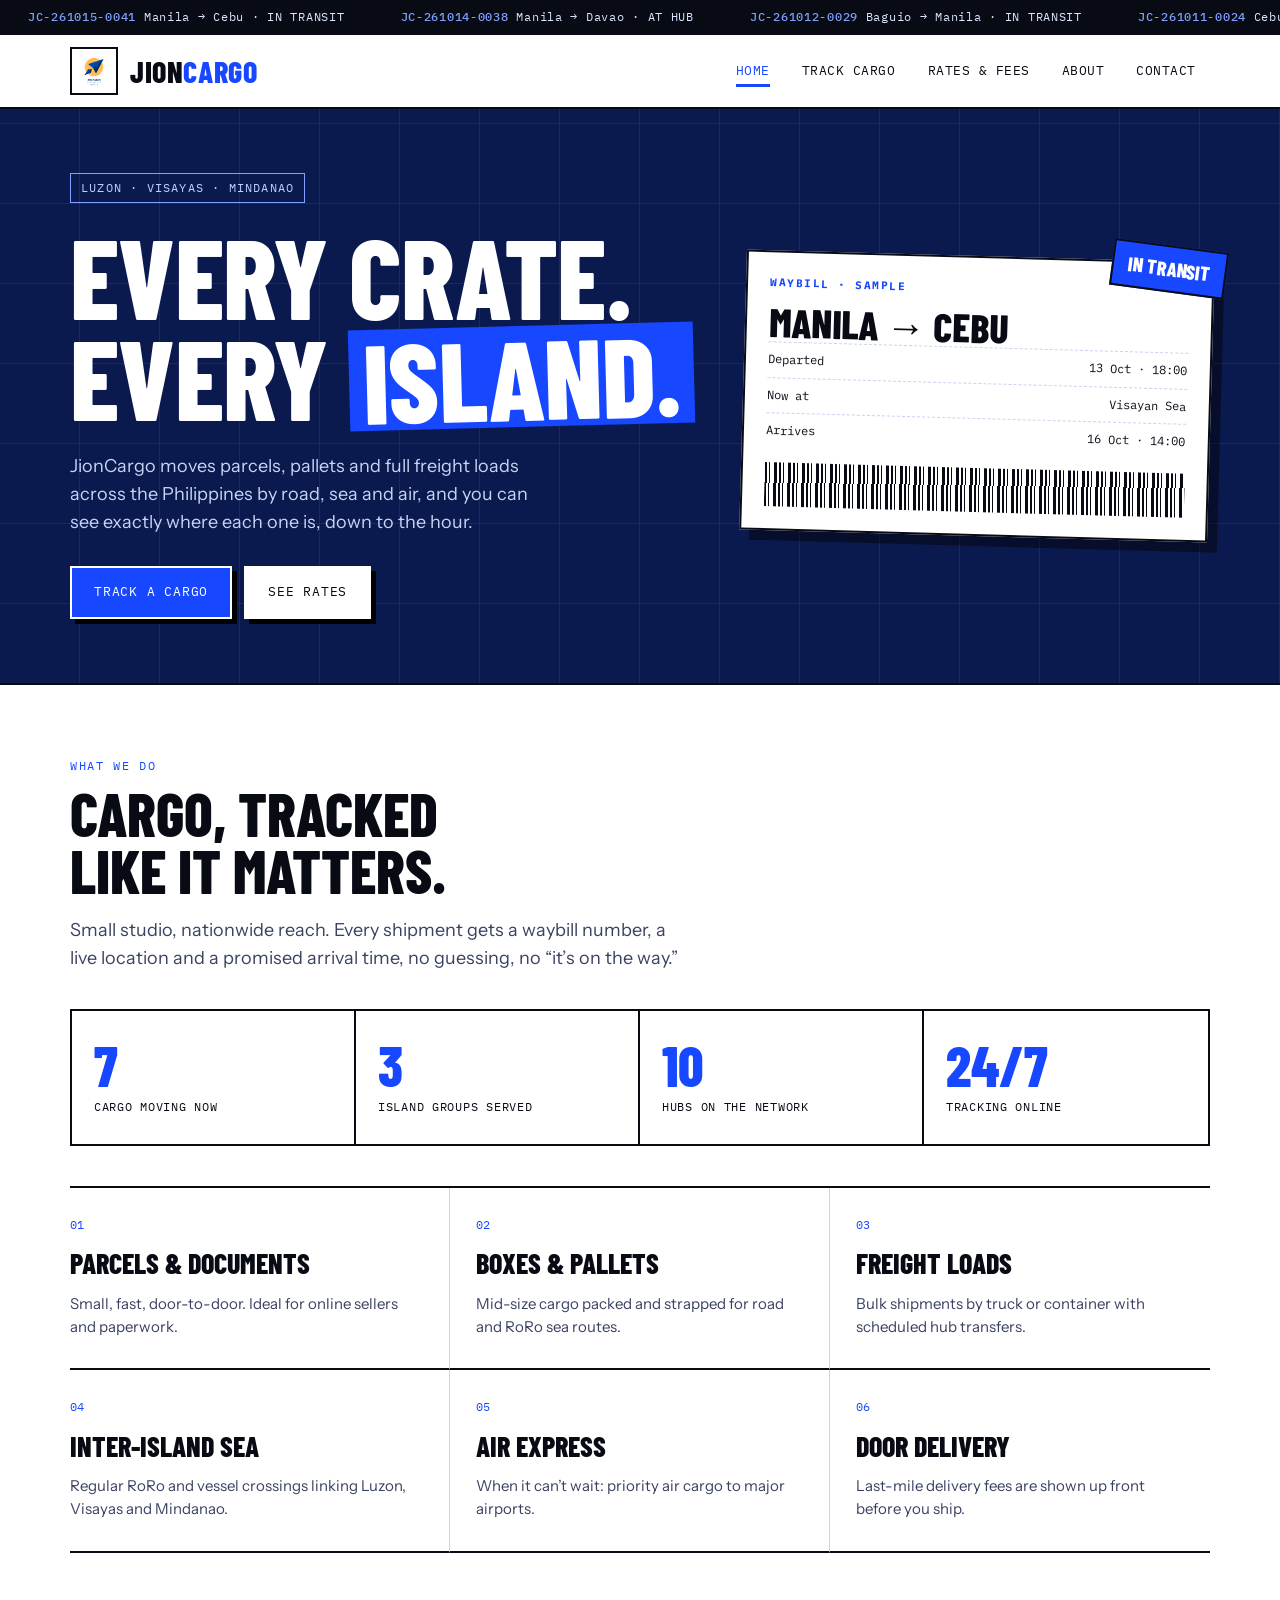
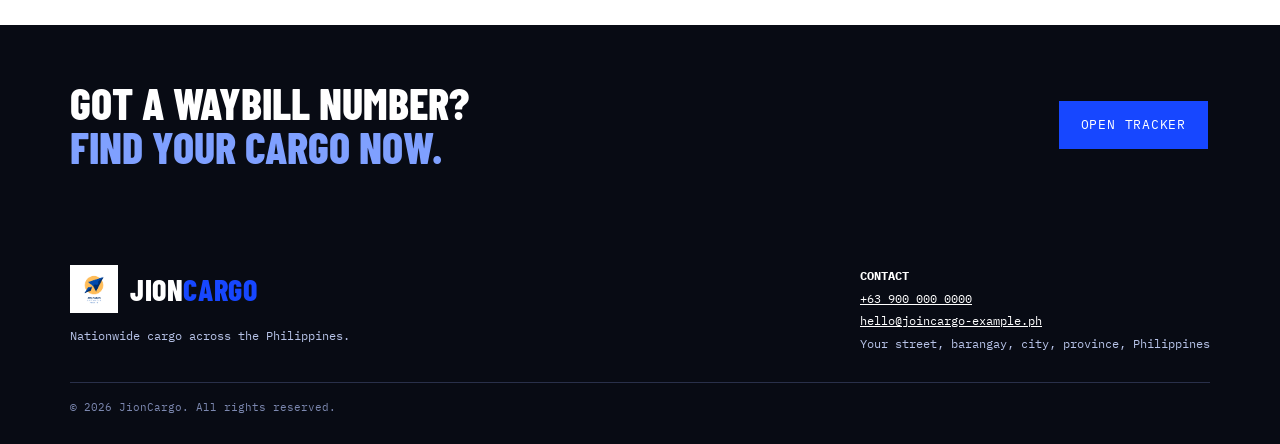
==== index.html @ 472b68a1 "Update index.html" ====
<!doctype html>
<html lang="en">
<head>
<meta charset="utf-8">
<meta name="viewport" content="width=device-width, initial-scale=1">
<title>JionCargo — Nationwide Cargo, Philippines</title>
<link rel="preconnect" href="https://fonts.googleapis.com">
<link rel="preconnect" href="https://fonts.gstatic.com" crossorigin>
<link href="https://fonts.googleapis.com/css2?family=Barlow+Condensed:wght@600;800&family=IBM+Plex+Mono:wght@400;500&family=Instrument+Sans:wght@400;500;600&display=swap" rel="stylesheet">
<link rel="stylesheet" href="styles.css">
</head>
<body>

<div class="strip"><div id="ticker"></div></div>

<header>
  <div class="wrap bar">
    <a class="brand" href="index.html">
      <span class="logo-box">
        <img src="logo.png" alt="JionCargo logo" onerror="var p=this.parentNode;this.remove();p.insertAdjacentHTML('beforeend','<span class=fallback>JC</span>')">
      </span>
      <span class="wordmark">Jion<i>Cargo</i></span>
    </a>
    <nav id="nav">
      <a href="index.html" class="on" aria-current="page">Home</a>
      <a href="track.html">Track Cargo</a>
      <a href="rates.html">Rates &amp; Fees</a>
      <a href="about.html">About</a>
      <a href="contact.html">Contact</a>
    </nav>
  </div>
</header>

<main class="page">
  <div class="hero">
    <div class="wrap">
      <div>
        <span class="tag">Luzon · Visayas · Mindanao</span>
        <h1>Every crate.<br>Every <em>island.</em></h1>
        <p>JionCargo moves parcels, pallets and full freight loads across the Philippines by road, sea and air, and you can see exactly where each one is, down to the hour.</p>
        <div class="cta">
          <a class="btn" href="track.html">Track a cargo</a>
          <a class="btn alt" href="rates.html">See rates</a>
        </div>
      </div>
      <div class="manifest" aria-hidden="true">
        <span class="stamp">In transit</span>
        <h4>Waybill · sample</h4>
        <div class="big">Manila → Cebu</div>
        <div class="row"><span>Departed</span><span>13 Oct · 18:00</span></div>
        <div class="row"><span>Now at</span><span>Visayan Sea</span></div>
        <div class="row"><span>Arrives</span><span>16 Oct · 14:00</span></div>
        <div class="barcode"></div>
      </div>
    </div>
  </div>

  <section class="block">
    <div class="wrap">
      <div class="kicker">What we do</div>
      <h2>Cargo, tracked<br>like it matters.</h2>
      <p class="lead">Small studio, nationwide reach. Every shipment gets a waybill number, a live location and a promised arrival time, no guessing, no “it’s on the way.”</p>

      <div class="numbers">
        <div><strong id="n-active">0</strong><span>Cargo moving now</span></div>
        <div><strong>3</strong><span>Island groups served</span></div>
        <div><strong id="n-hubs">0</strong><span>Hubs on the network</span></div>
        <div><strong>24/7</strong><span>Tracking online</span></div>
      </div>

      <div class="services">
        <div class="svc"><div class="no">01</div><h3>Parcels &amp; documents</h3><p>Small, fast, door-to-door. Ideal for online sellers and paperwork.</p></div>
        <div class="svc"><div class="no">02</div><h3>Boxes &amp; pallets</h3><p>Mid-size cargo packed and strapped for road and RoRo sea routes.</p></div>
        <div class="svc"><div class="no">03</div><h3>Freight loads</h3><p>Bulk shipments by truck or container with scheduled hub transfers.</p></div>
        <div class="svc"><div class="no">04</div><h3>Inter-island sea</h3><p>Regular RoRo and vessel crossings linking Luzon, Visayas and Mindanao.</p></div>
        <div class="svc"><div class="no">05</div><h3>Air express</h3><p>When it can’t wait: priority air cargo to major airports.</p></div>
        <div class="svc"><div class="no">06</div><h3>Door delivery</h3><p>Last-mile delivery fees are shown up front before you ship.</p></div>
      </div>
    </div>
  </section>

  <div class="band">
    <div class="wrap">
      <h3>Got a waybill number?<br><span>Find your cargo now.</span></h3>
      <a class="btn" href="track.html">Open tracker</a>
    </div>
  </div>
</main>

<footer>
  <div class="wrap">
    <div>
      <a class="brand" href="index.html" style="margin-bottom:12px">
        <span class="logo-box">
          <!-- LOGO (footer): same file as above -->
          <img src="logo.png" alt="JionCargo logo" onerror="var p=this.parentNode;this.remove();p.insertAdjacentHTML('beforeend','<span class=fallback>JC</span>')">
        </span>
        <span class="wordmark">Jion<i>Cargo</i></span>
      </a>
      <p>Nationwide cargo across the Philippines.</p>
    </div>
    <div>
      <p><b style="color:#fff">CONTACT</b><br>
      <span data-fill="phone"></span><br>
      <span data-fill="email"></span><br>
      <span data-fill="address"></span></p>
    </div>
  </div>
  <div class="wrap"><div class="copy" style="width:100%">© <span id="yr"></span> JionCargo. All rights reserved.</div></div>
</footer>

<script src="data.js"></script>
<script src="common.js"></script>
</body>
</html>
---- styles.css ----
:root{
  --ink:#080B14;        /* black */
  --ink-2:#161B2B;
  --navy:#0A1A4F;       /* deep blue */
  --blue:#1747FF;       /* main blue */
  --sky:#DCE6FF;        /* pale blue */
  --paper:#FFFFFF;      /* white */
  --mist:#F2F5FC;
  --line:#C9D3EE;
  --head:'Barlow Condensed','Arial Narrow',sans-serif;
  --mono:'IBM Plex Mono',ui-monospace,monospace;
  --body:'Instrument Sans',system-ui,sans-serif;
}
*{box-sizing:border-box;margin:0;padding:0}
html{scroll-behavior:smooth}
body{font-family:var(--body);color:var(--ink);background:var(--paper);line-height:1.55;-webkit-font-smoothing:antialiased}
a{color:inherit}
button{font:inherit;cursor:pointer}
.wrap{max-width:1180px;margin:0 auto;padding:0 20px}

/* ---------- top strip + header ---------- */
.strip{background:var(--ink);color:var(--sky);font-family:var(--mono);font-size:12px;letter-spacing:.06em;overflow:hidden;white-space:nowrap}
.strip div{display:inline-block;padding:8px 0;animation:slide 38s linear infinite}
.strip span{margin:0 28px}
.strip b{color:#7FA0FF;font-weight:500}
@keyframes slide{from{transform:translateX(0)}to{transform:translateX(-50%)}}

header{position:sticky;top:0;z-index:20;background:rgba(255,255,255,.94);backdrop-filter:blur(8px);border-bottom:2px solid var(--ink)}
.bar{display:flex;align-items:center;justify-content:space-between;gap:16px;min-height:72px}
.brand{display:flex;align-items:center;gap:12px;text-decoration:none}
.logo-box{width:48px;height:48px;border:2px solid var(--ink);display:grid;place-items:center;background:var(--mist);overflow:hidden}
.logo-box img{width:100%;height:100%;object-fit:contain;display:block}
.logo-box .fallback{font-family:var(--head);font-weight:800;font-size:20px;color:var(--blue)}
.wordmark{font-family:var(--head);font-weight:800;font-size:30px;letter-spacing:.02em;text-transform:uppercase;line-height:1}
.wordmark i{font-style:normal;color:var(--blue)}
nav{display:flex;gap:4px;flex-wrap:wrap}
nav a{display:block;text-decoration:none;background:none;border:0;padding:10px 14px;font-family:var(--mono);font-size:13px;letter-spacing:.04em;text-transform:uppercase;color:var(--ink);position:relative}
nav a::after{content:"";position:absolute;left:14px;right:14px;bottom:4px;height:3px;background:var(--blue);transform:scaleX(0);transform-origin:left;transition:transform .2s}
nav a:hover::after,nav a.on::after{transform:scaleX(1)}
nav a.on{color:var(--blue)}

/* ---------- pages ---------- */
.page{animation:rise .35s ease}
@keyframes rise{from{opacity:0;transform:translateY(8px)}to{opacity:1;transform:none}}

/* ---------- hero ---------- */
.hero{background:var(--navy);color:#fff;position:relative;overflow:hidden;border-bottom:2px solid var(--ink)}
.hero::before{content:"";position:absolute;inset:0;background:
  repeating-linear-gradient(90deg,transparent 0 79px,rgba(255,255,255,.07) 79px 80px),
  repeating-linear-gradient(0deg,transparent 0 79px,rgba(255,255,255,.07) 79px 80px)}
.hero .wrap{position:relative;display:grid;grid-template-columns:1.15fr .85fr;gap:40px;padding-top:64px;padding-bottom:64px;align-items:center}
.tag{display:inline-block;font-family:var(--mono);font-size:12px;letter-spacing:.1em;text-transform:uppercase;border:1px solid #7FA0FF;color:#BFD0FF;padding:5px 10px;margin-bottom:22px}
.hero h1{font-family:var(--head);font-weight:800;text-transform:uppercase;font-size:clamp(54px,9vw,112px);line-height:.9;letter-spacing:-.005em}
.hero h1 em{font-style:normal;color:#fff;-webkit-text-stroke:0;background:var(--blue);padding:0 .12em;display:inline-block;transform:rotate(-1.5deg)}
.hero p{max-width:480px;margin:26px 0 30px;color:#C8D4F5;font-size:18px}
.cta{display:flex;gap:12px;flex-wrap:wrap}
.btn{display:inline-block;padding:14px 22px;font-family:var(--mono);font-size:13px;letter-spacing:.06em;text-transform:uppercase;border:2px solid var(--ink);background:var(--blue);color:#fff;text-decoration:none;box-shadow:5px 5px 0 var(--ink);transition:transform .12s,box-shadow .12s}
.btn:hover{transform:translate(2px,2px);box-shadow:3px 3px 0 var(--ink)}
.btn.alt{background:#fff;color:var(--ink)}
.hero .btn{border-color:#fff;box-shadow:5px 5px 0 #000}
.hero .btn.alt{border-color:#fff}

/* stamp card in hero */
.manifest{background:#fff;color:var(--ink);border:2px solid var(--ink);padding:22px;transform:rotate(1.6deg);box-shadow:10px 10px 0 rgba(0,0,0,.45);position:relative}
.manifest h4{font-family:var(--mono);font-size:11px;letter-spacing:.14em;text-transform:uppercase;color:var(--blue);margin-bottom:10px}
.manifest .big{font-family:var(--head);font-weight:800;font-size:40px;line-height:1;text-transform:uppercase}
.manifest .row{display:flex;justify-content:space-between;font-family:var(--mono);font-size:12px;padding:8px 0;border-top:1px dashed var(--line)}
.manifest .row:first-of-type{margin-top:14px}
.barcode{height:44px;margin-top:14px;background:repeating-linear-gradient(90deg,var(--ink) 0 2px,#fff 2px 4px,var(--ink) 4px 5px,#fff 5px 9px,var(--ink) 9px 12px,#fff 12px 14px)}
.stamp{position:absolute;right:-14px;top:-18px;background:var(--blue);color:#fff;font-family:var(--head);font-weight:800;font-size:20px;text-transform:uppercase;padding:6px 14px;border:2px solid var(--ink);transform:rotate(6deg)}

/* ---------- sections ---------- */
section.block{padding:72px 0}
.kicker{font-family:var(--mono);font-size:12px;letter-spacing:.14em;text-transform:uppercase;color:var(--blue);margin-bottom:10px}
h2{font-family:var(--head);font-weight:800;text-transform:uppercase;font-size:clamp(36px,5vw,60px);line-height:.95;margin-bottom:18px}
.lead{max-width:620px;color:#3A4262;font-size:18px}

.numbers{display:grid;grid-template-columns:repeat(4,1fr);border:2px solid var(--ink);margin-top:36px}
.numbers div{padding:26px 22px;border-right:2px solid var(--ink);background:#fff}
.numbers div:last-child{border-right:0}
.numbers strong{display:block;font-family:var(--head);font-weight:800;font-size:56px;line-height:1;color:var(--blue)}
.numbers span{font-family:var(--mono);font-size:12px;letter-spacing:.06em;text-transform:uppercase}

.services{display:grid;grid-template-columns:repeat(3,1fr);gap:0;margin-top:40px;border-top:2px solid var(--ink)}
.svc{padding:28px 26px 30px 0;border-bottom:2px solid var(--ink);border-right:1px solid var(--line);padding-left:26px}
.svc:nth-child(3n){border-right:0}
.svc:nth-child(3n+1){padding-left:0}
.svc .no{font-family:var(--mono);font-size:12px;color:var(--blue)}
.svc h3{font-family:var(--head);font-weight:800;font-size:28px;text-transform:uppercase;margin:8px 0 6px}
.svc p{color:#3A4262;font-size:15px}

.band{background:var(--ink);color:#fff;padding:56px 0}
.band .wrap{display:flex;align-items:center;justify-content:space-between;gap:24px;flex-wrap:wrap}
.band h3{font-family:var(--head);font-weight:800;font-size:44px;text-transform:uppercase;line-height:1}
.band h3 span{color:#7FA0FF}

/* ---------- tracking ---------- */
.tools{display:flex;gap:12px;flex-wrap:wrap;margin:28px 0 22px}
.tools input,.tools select{font:inherit;font-family:var(--mono);font-size:14px;padding:13px 14px;border:2px solid var(--ink);background:#fff;min-width:240px}
.tools input:focus,.tools select:focus{outline:3px solid var(--sky)}
.track-grid{display:grid;grid-template-columns:420px 1fr;gap:28px;align-items:start}
.list{display:flex;flex-direction:column;gap:14px;max-height:760px;overflow:auto;padding:4px 6px 10px 4px}
.way{background:#fff;border:2px solid var(--ink);padding:16px 16px 14px;text-align:left;position:relative;width:100%;transition:transform .12s,box-shadow .12s}
.way::before,.way::after{content:"";position:absolute;top:50%;width:14px;height:14px;background:var(--paper);border:2px solid var(--ink);border-radius:50%;transform:translateY(-50%)}
.way::before{left:-9px;clip-path:inset(0 0 0 50%)}
.way::after{right:-9px;clip-path:inset(0 50% 0 0)}
.way:hover{transform:translate(-2px,-2px);box-shadow:5px 5px 0 var(--ink)}
.way.sel{background:var(--sky);box-shadow:5px 5px 0 var(--blue)}
.way .top{display:flex;justify-content:space-between;gap:8px;align-items:center}
.way .id{font-family:var(--mono);font-size:13px;font-weight:500}
.chip{font-family:var(--mono);font-size:11px;text-transform:uppercase;letter-spacing:.05em;padding:3px 8px;border:1.5px solid var(--ink);background:#fff}
.chip.go{background:var(--blue);color:#fff;border-color:var(--blue)}
.chip.done{background:var(--ink);color:#fff}
.chip.hold{background:#fff;color:var(--blue);border-color:var(--blue)}
.way .route{font-family:var(--head);font-weight:800;font-size:25px;text-transform:uppercase;margin:6px 0 2px;line-height:1.05}
.way .route b{color:var(--blue);font-weight:800}
.way .meta{display:grid;grid-template-columns:1fr 1fr;gap:6px 14px;font-family:var(--mono);font-size:12px;color:#39415F;border-top:1px dashed var(--line);margin-top:10px;padding-top:10px}
.way .meta b{display:block;color:var(--ink);font-weight:500}
.way .money{display:flex;justify-content:space-between;font-family:var(--mono);font-size:12px;margin-top:10px;padding-top:10px;border-top:1px dashed var(--line)}
.way .money strong{font-size:14px;color:var(--blue)}

.detail{border:2px solid var(--ink);background:#fff;position:sticky;top:96px}
.detail .dh{background:var(--ink);color:#fff;padding:14px 20px;display:flex;justify-content:space-between;flex-wrap:wrap;gap:8px;font-family:var(--mono);font-size:13px}
.detail .dh strong{color:#7FA0FF;font-weight:500}
.mapbox{background:var(--mist);border-bottom:2px solid var(--ink);padding:10px}
.mapbox svg{width:100%;height:auto;max-height:430px;display:block}
.facts{display:grid;grid-template-columns:repeat(3,1fr);border-bottom:2px solid var(--ink)}
.facts div{padding:14px 18px;border-right:1px solid var(--line);font-family:var(--mono);font-size:12px;text-transform:uppercase;letter-spacing:.04em;color:#5A6385}
.facts div:last-child{border-right:0}
.facts b{display:block;font-family:var(--head);font-weight:800;font-size:23px;color:var(--ink);letter-spacing:0;line-height:1.1;margin-top:3px}
.steps{display:flex;padding:20px 18px 6px}
.step{flex:1;text-align:center;position:relative;font-family:var(--mono);font-size:10.5px;text-transform:uppercase;letter-spacing:.03em;color:#8A93B2}
.step::before{content:"";position:absolute;top:9px;left:-50%;width:100%;height:3px;background:var(--line)}
.step:first-child::before{display:none}
.step i{display:block;width:20px;height:20px;border:3px solid var(--line);background:#fff;margin:0 auto 7px;position:relative;border-radius:50%}
.step.on{color:var(--ink)}
.step.on i{background:var(--blue);border-color:var(--blue)}
.step.on::before{background:var(--blue)}
.step.now i{box-shadow:0 0 0 5px var(--sky)}
.events{padding:14px 20px 22px;font-family:var(--mono);font-size:13px}
.events h5{font-size:11px;letter-spacing:.14em;text-transform:uppercase;color:var(--blue);margin-bottom:10px;font-weight:500}
.ev{display:grid;grid-template-columns:140px 1fr;gap:10px;padding:8px 0;border-top:1px dashed var(--line)}
.ev time{color:#5A6385}
.empty{padding:40px;text-align:center;font-family:var(--mono);color:#5A6385;border:2px dashed var(--line)}

@keyframes ping{0%{r:7;opacity:.9}100%{r:22;opacity:0}}
.ping{animation:ping 1.6s ease-out infinite}

/* ---------- rates ---------- */
.rate-grid{display:grid;grid-template-columns:1.2fr 1fr;gap:32px;margin-top:36px;align-items:start}
table{width:100%;border-collapse:collapse;border:2px solid var(--ink);background:#fff}
th{background:var(--ink);color:#fff;font-family:var(--mono);font-weight:500;font-size:12px;letter-spacing:.08em;text-transform:uppercase;text-align:left;padding:12px 14px}
td{padding:13px 14px;border-top:1px solid var(--line);font-size:15px}
td.p{font-family:var(--mono);text-align:right;white-space:nowrap}
th.p{text-align:right}
tr:nth-child(even) td{background:var(--mist)}
td small{display:block;color:#5A6385;font-size:12px}
.sub{font-family:var(--head);font-weight:800;font-size:26px;text-transform:uppercase;margin:0 0 10px}
.calc{border:2px solid var(--ink);background:var(--sky);padding:22px;box-shadow:8px 8px 0 var(--blue)}
.calc label{display:block;font-family:var(--mono);font-size:12px;letter-spacing:.08em;text-transform:uppercase;margin:14px 0 6px}
.calc select,.calc input{width:100%;padding:12px;font:inherit;font-family:var(--mono);border:2px solid var(--ink);background:#fff}
.calc .out{margin-top:20px;background:var(--ink);color:#fff;padding:16px;font-family:var(--mono);font-size:13px}
.calc .out div{display:flex;justify-content:space-between;padding:4px 0}
.calc .out .t{border-top:1px dashed #5A6385;margin-top:8px;padding-top:10px;font-size:18px;color:#7FA0FF}
.note{font-family:var(--mono);font-size:12px;color:#5A6385;margin-top:14px}

/* ---------- about + contact ---------- */
.two{display:grid;grid-template-columns:1fr 1fr;gap:48px;margin-top:30px}
.two p{margin-bottom:14px;color:#2C3452}
.timeline{border-left:3px solid var(--blue);padding-left:22px;margin-top:6px}
.timeline div{margin-bottom:20px;position:relative}
.timeline div::before{content:"";position:absolute;left:-30px;top:6px;width:13px;height:13px;background:#fff;border:3px solid var(--blue)}
.timeline b{font-family:var(--head);font-weight:800;font-size:24px;text-transform:uppercase}
.timeline span{display:block;font-family:var(--mono);font-size:12px;color:var(--blue)}
.cards{display:grid;grid-template-columns:repeat(3,1fr);gap:20px;margin-top:34px}
.card{border:2px solid var(--ink);padding:24px;background:#fff;box-shadow:6px 6px 0 var(--ink)}
.card .lab{font-family:var(--mono);font-size:11px;letter-spacing:.14em;text-transform:uppercase;color:var(--blue)}
.card .val{font-family:var(--head);font-weight:800;font-size:28px;text-transform:uppercase;margin-top:8px;line-height:1.1;word-break:break-word}
.card .val a{text-decoration:none}
.card .val a:hover{color:var(--blue)}
.hours{margin-top:34px;border:2px solid var(--ink);display:grid;grid-template-columns:repeat(3,1fr);background:var(--mist)}
.hours div{padding:18px 20px;border-right:1px solid var(--line);font-family:var(--mono);font-size:13px}
.hours div:last-child{border-right:0}
.hours b{display:block;font-family:var(--head);font-size:22px;text-transform:uppercase}

/* ---------- footer ---------- */
footer{background:var(--ink);color:#B7C3E8;margin-top:0;padding:40px 0 28px}
footer .wrap{display:flex;justify-content:space-between;gap:30px;flex-wrap:wrap}
footer .wordmark{color:#fff}
footer .logo-box{border-color:#fff}
footer p{font-family:var(--mono);font-size:12px;line-height:1.9}
footer a{color:#fff}
.copy{border-top:1px solid #29304A;margin-top:26px;padding-top:16px;font-family:var(--mono);font-size:11px;color:#7C88B0}

/* ---------- responsive ---------- */
@media (max-width:980px){
  .hero .wrap,.track-grid,.rate-grid,.two{grid-template-columns:1fr}
  .manifest{transform:none;max-width:420px}
  .detail{position:static}
  .services,.cards,.hours{grid-template-columns:1fr}
  .svc{border-right:0;padding-left:0}
  .numbers{grid-template-columns:1fr 1fr}
  .numbers div:nth-child(2){border-right:0}
  .numbers div:nth-child(-n+2){border-bottom:2px solid var(--ink)}
  .hours div{border-right:0;border-bottom:1px solid var(--line)}
  .list{max-height:none}
}
@media (max-width:640px){
  .bar{flex-direction:column;align-items:flex-start;padding:10px 0}
  nav a{padding:8px 9px;font-size:12px}
  .facts{grid-template-columns:1fr}
  .facts div{border-right:0;border-bottom:1px solid var(--line)}
  .step{font-size:9px}
  .ev{grid-template-columns:1fr;gap:0}
}
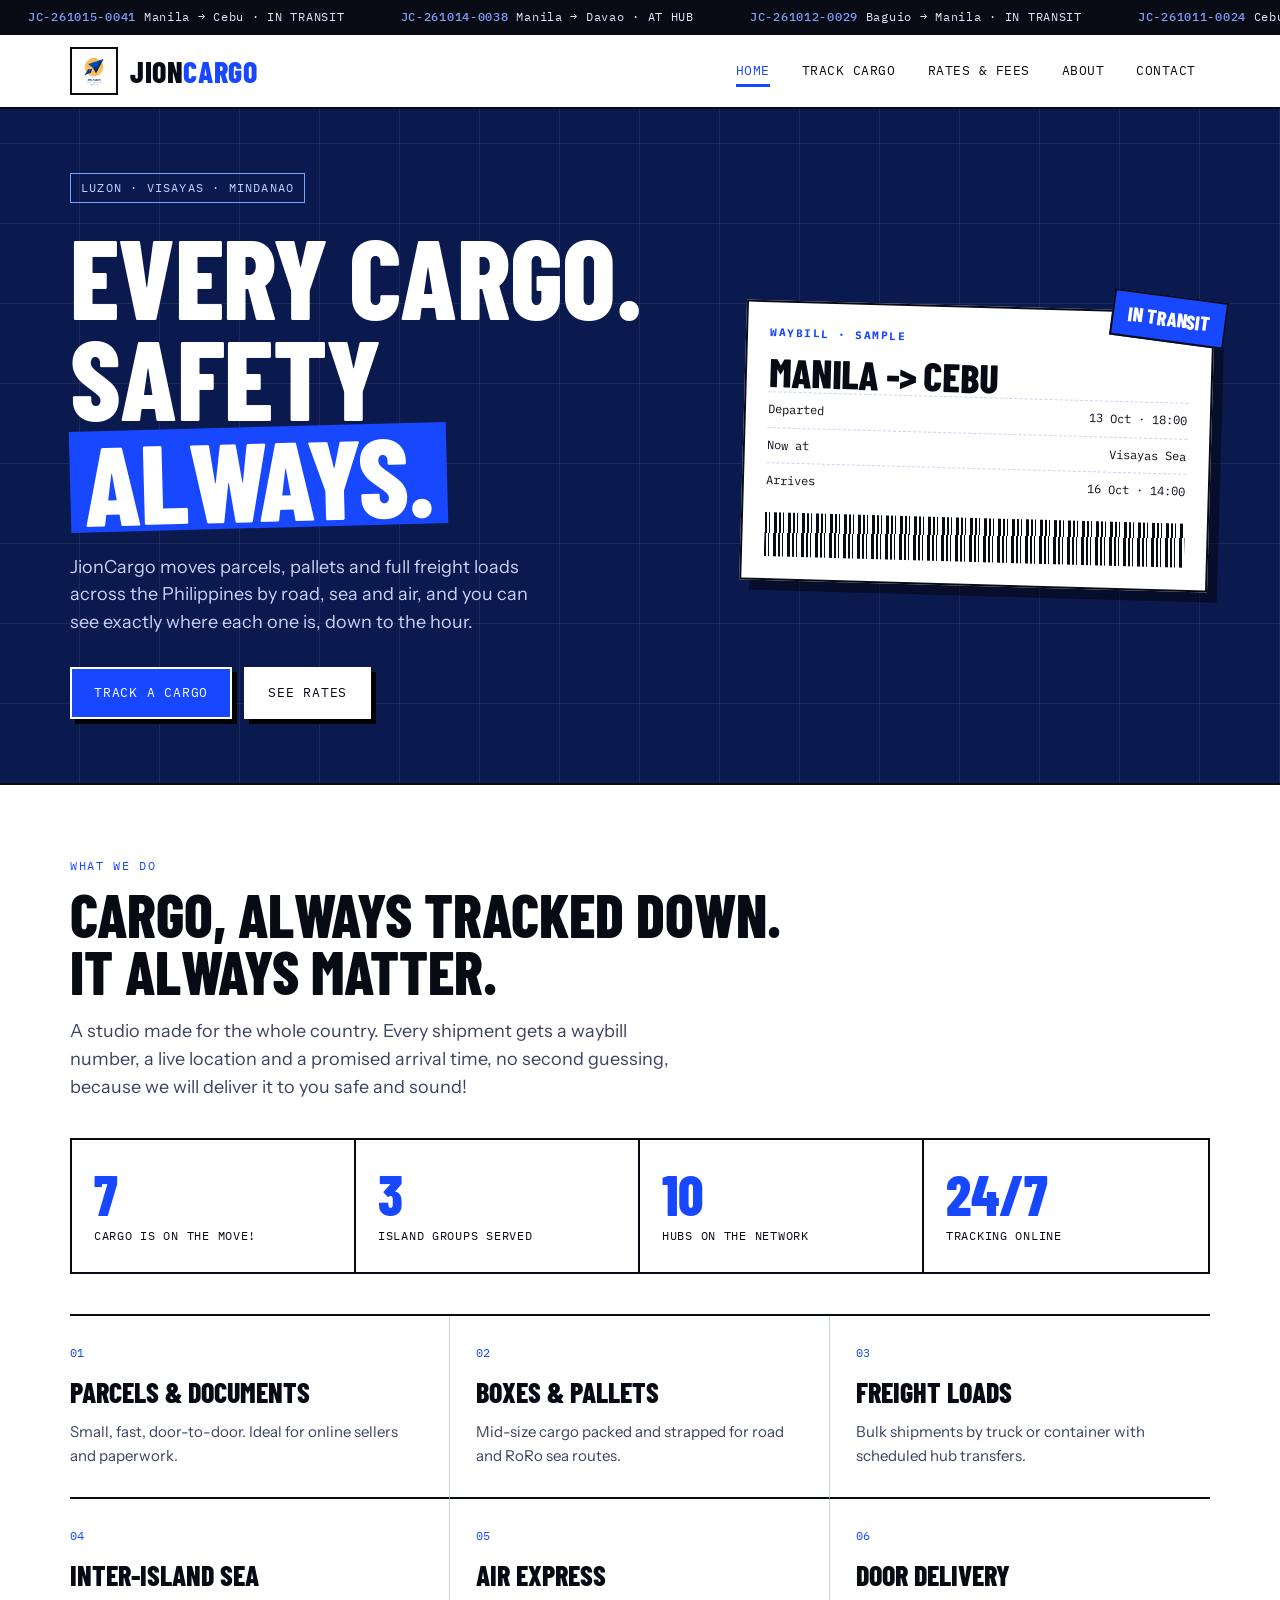
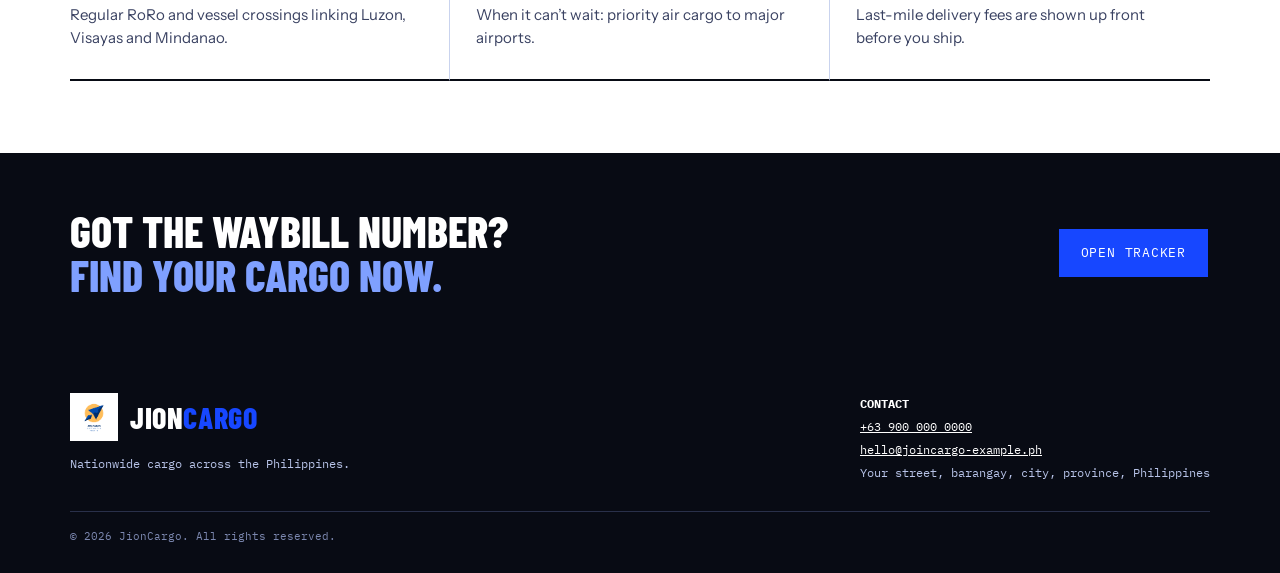
==== commit bc7f2aa0: "Update index.html" ====
--- a/index.html
+++ b/index.html
@@ -36,7 +36,7 @@
     <div class="wrap">
       <div>
         <span class="tag">Luzon · Visayas · Mindanao</span>
-        <h1>Every crate.<br>Every <em>island.</em></h1>
+        <h1>Every cargo.<br>Safety <em>always.</em></h1>
         <p>JionCargo moves parcels, pallets and full freight loads across the Philippines by road, sea and air, and you can see exactly where each one is, down to the hour.</p>
         <div class="cta">
           <a class="btn" href="track.html">Track a cargo</a>
@@ -46,9 +46,9 @@
       <div class="manifest" aria-hidden="true">
         <span class="stamp">In transit</span>
         <h4>Waybill · sample</h4>
-        <div class="big">Manila → Cebu</div>
+        <div class="big">Manila -> Cebu</div>
         <div class="row"><span>Departed</span><span>13 Oct · 18:00</span></div>
-        <div class="row"><span>Now at</span><span>Visayan Sea</span></div>
+        <div class="row"><span>Now at</span><span>Visayas Sea</span></div>
         <div class="row"><span>Arrives</span><span>16 Oct · 14:00</span></div>
         <div class="barcode"></div>
       </div>
@@ -58,11 +58,11 @@
   <section class="block">
     <div class="wrap">
       <div class="kicker">What we do</div>
-      <h2>Cargo, tracked<br>like it matters.</h2>
-      <p class="lead">Small studio, nationwide reach. Every shipment gets a waybill number, a live location and a promised arrival time, no guessing, no “it’s on the way.”</p>
+      <h2>Cargo, always tracked down.<br>It always matter.</h2>
+      <p class="lead">A studio made for the whole country. Every shipment gets a waybill number, a live location and a promised arrival time, no second guessing, because we will deliver it to you safe and sound!</p>
 
       <div class="numbers">
-        <div><strong id="n-active">0</strong><span>Cargo moving now</span></div>
+        <div><strong id="n-active">0</strong><span>Cargo is on the move!</span></div>
         <div><strong>3</strong><span>Island groups served</span></div>
         <div><strong id="n-hubs">0</strong><span>Hubs on the network</span></div>
         <div><strong>24/7</strong><span>Tracking online</span></div>
@@ -81,7 +81,7 @@
 
   <div class="band">
     <div class="wrap">
-      <h3>Got a waybill number?<br><span>Find your cargo now.</span></h3>
+      <h3>Got the waybill number?<br><span>Find your cargo now.</span></h3>
       <a class="btn" href="track.html">Open tracker</a>
     </div>
   </div>
@@ -92,7 +92,6 @@
     <div>
       <a class="brand" href="index.html" style="margin-bottom:12px">
         <span class="logo-box">
-          <!-- LOGO (footer): same file as above -->
           <img src="logo.png" alt="JionCargo logo" onerror="var p=this.parentNode;this.remove();p.insertAdjacentHTML('beforeend','<span class=fallback>JC</span>')">
         </span>
         <span class="wordmark">Jion<i>Cargo</i></span>
--- a/styles.css
+++ b/styles.css
@@ -1,10 +1,10 @@
 :root{
-  --ink:#080B14;        /* black */
+  --ink:#080B14;        /* BLACK */
   --ink-2:#161B2B;
-  --navy:#0A1A4F;       /* deep blue */
-  --blue:#1747FF;       /* main blue */
-  --sky:#DCE6FF;        /* pale blue */
-  --paper:#FFFFFF;      /* white */
+  --navy:#0A1A4F;       /* DEEP BLUE */
+  --blue:#1747FF;       /* BLUE */
+  --sky:#DCE6FF;        /* PALE BLUE */
+  --paper:#FFFFFF;      /* WHITE */
   --mist:#F2F5FC;
   --line:#C9D3EE;
   --head:'Barlow Condensed','Arial Narrow',sans-serif;
@@ -18,7 +18,7 @@
 button{font:inherit;cursor:pointer}
 .wrap{max-width:1180px;margin:0 auto;padding:0 20px}
 
-/* ---------- top strip + header ---------- */
+/* TOP STRIP + HEADER/ING */
 .strip{background:var(--ink);color:var(--sky);font-family:var(--mono);font-size:12px;letter-spacing:.06em;overflow:hidden;white-space:nowrap}
 .strip div{display:inline-block;padding:8px 0;animation:slide 38s linear infinite}
 .strip span{margin:0 28px}
@@ -39,11 +39,11 @@
 nav a:hover::after,nav a.on::after{transform:scaleX(1)}
 nav a.on{color:var(--blue)}
 
-/* ---------- pages ---------- */
+/* PAGES */
 .page{animation:rise .35s ease}
 @keyframes rise{from{opacity:0;transform:translateY(8px)}to{opacity:1;transform:none}}
 
-/* ---------- hero ---------- */
+/* HERO */
 .hero{background:var(--navy);color:#fff;position:relative;overflow:hidden;border-bottom:2px solid var(--ink)}
 .hero::before{content:"";position:absolute;inset:0;background:
   repeating-linear-gradient(90deg,transparent 0 79px,rgba(255,255,255,.07) 79px 80px),
@@ -60,7 +60,7 @@
 .hero .btn{border-color:#fff;box-shadow:5px 5px 0 #000}
 .hero .btn.alt{border-color:#fff}
 
-/* stamp card in hero */
+/* STAMP CARD IN HERO */
 .manifest{background:#fff;color:var(--ink);border:2px solid var(--ink);padding:22px;transform:rotate(1.6deg);box-shadow:10px 10px 0 rgba(0,0,0,.45);position:relative}
 .manifest h4{font-family:var(--mono);font-size:11px;letter-spacing:.14em;text-transform:uppercase;color:var(--blue);margin-bottom:10px}
 .manifest .big{font-family:var(--head);font-weight:800;font-size:40px;line-height:1;text-transform:uppercase}
@@ -69,7 +69,7 @@
 .barcode{height:44px;margin-top:14px;background:repeating-linear-gradient(90deg,var(--ink) 0 2px,#fff 2px 4px,var(--ink) 4px 5px,#fff 5px 9px,var(--ink) 9px 12px,#fff 12px 14px)}
 .stamp{position:absolute;right:-14px;top:-18px;background:var(--blue);color:#fff;font-family:var(--head);font-weight:800;font-size:20px;text-transform:uppercase;padding:6px 14px;border:2px solid var(--ink);transform:rotate(6deg)}
 
-/* ---------- sections ---------- */
+/* SECTIONS */
 section.block{padding:72px 0}
 .kicker{font-family:var(--mono);font-size:12px;letter-spacing:.14em;text-transform:uppercase;color:var(--blue);margin-bottom:10px}
 h2{font-family:var(--head);font-weight:800;text-transform:uppercase;font-size:clamp(36px,5vw,60px);line-height:.95;margin-bottom:18px}
@@ -94,7 +94,7 @@
 .band h3{font-family:var(--head);font-weight:800;font-size:44px;text-transform:uppercase;line-height:1}
 .band h3 span{color:#7FA0FF}
 
-/* ---------- tracking ---------- */
+/* TRACKING */
 .tools{display:flex;gap:12px;flex-wrap:wrap;margin:28px 0 22px}
 .tools input,.tools select{font:inherit;font-family:var(--mono);font-size:14px;padding:13px 14px;border:2px solid var(--ink);background:#fff;min-width:240px}
 .tools input:focus,.tools select:focus{outline:3px solid var(--sky)}
@@ -146,7 +146,7 @@
 @keyframes ping{0%{r:7;opacity:.9}100%{r:22;opacity:0}}
 .ping{animation:ping 1.6s ease-out infinite}
 
-/* ---------- rates ---------- */
+/* RATES */
 .rate-grid{display:grid;grid-template-columns:1.2fr 1fr;gap:32px;margin-top:36px;align-items:start}
 table{width:100%;border-collapse:collapse;border:2px solid var(--ink);background:#fff}
 th{background:var(--ink);color:#fff;font-family:var(--mono);font-weight:500;font-size:12px;letter-spacing:.08em;text-transform:uppercase;text-align:left;padding:12px 14px}
@@ -164,7 +164,7 @@
 .calc .out .t{border-top:1px dashed #5A6385;margin-top:8px;padding-top:10px;font-size:18px;color:#7FA0FF}
 .note{font-family:var(--mono);font-size:12px;color:#5A6385;margin-top:14px}
 
-/* ---------- about + contact ---------- */
+/* ABOUT AND CONTACT */
 .two{display:grid;grid-template-columns:1fr 1fr;gap:48px;margin-top:30px}
 .two p{margin-bottom:14px;color:#2C3452}
 .timeline{border-left:3px solid var(--blue);padding-left:22px;margin-top:6px}
@@ -183,7 +183,7 @@
 .hours div:last-child{border-right:0}
 .hours b{display:block;font-family:var(--head);font-size:22px;text-transform:uppercase}
 
-/* ---------- footer ---------- */
+/* FOOTER- */
 footer{background:var(--ink);color:#B7C3E8;margin-top:0;padding:40px 0 28px}
 footer .wrap{display:flex;justify-content:space-between;gap:30px;flex-wrap:wrap}
 footer .wordmark{color:#fff}
@@ -192,7 +192,7 @@
 footer a{color:#fff}
 .copy{border-top:1px solid #29304A;margin-top:26px;padding-top:16px;font-family:var(--mono);font-size:11px;color:#7C88B0}
 
-/* ---------- responsive ---------- */
+/* RESPONSIVE WEB DESIGN */
 @media (max-width:980px){
   .hero .wrap,.track-grid,.rate-grid,.two{grid-template-columns:1fr}
   .manifest{transform:none;max-width:420px}
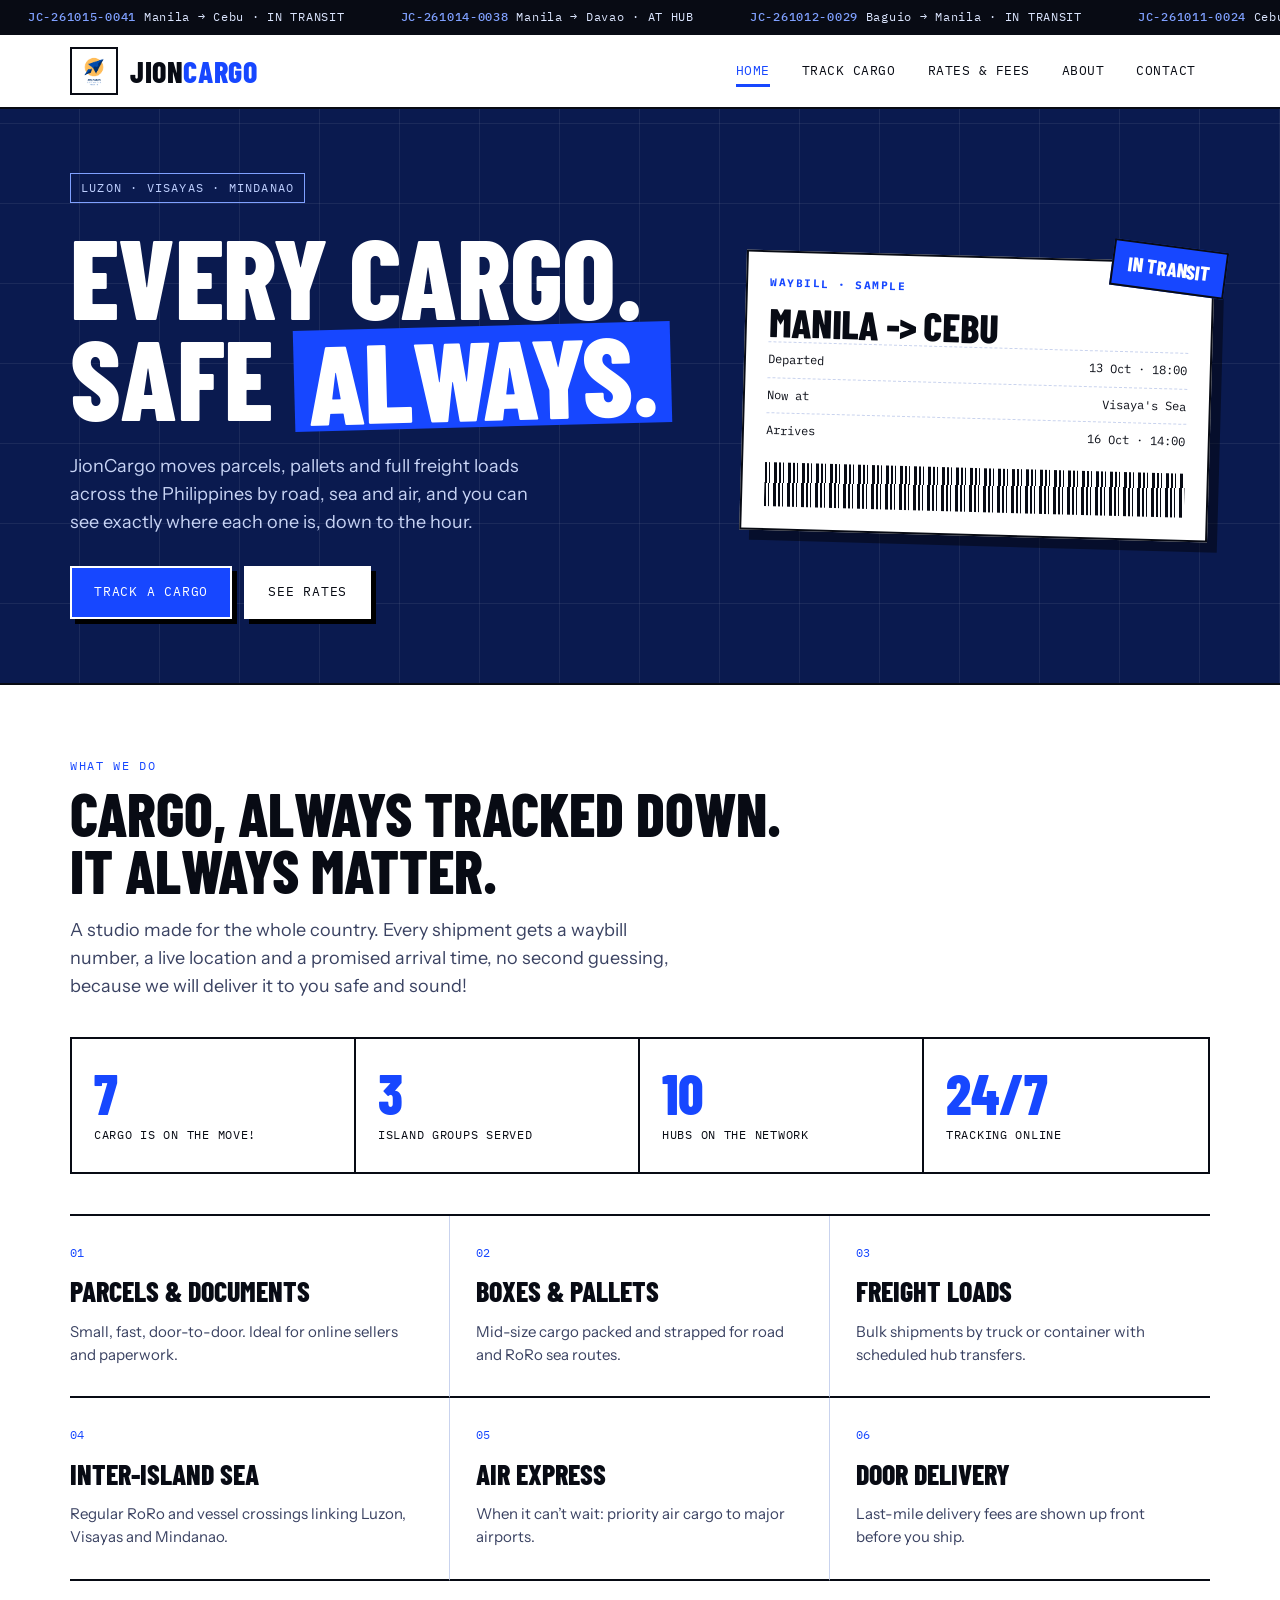
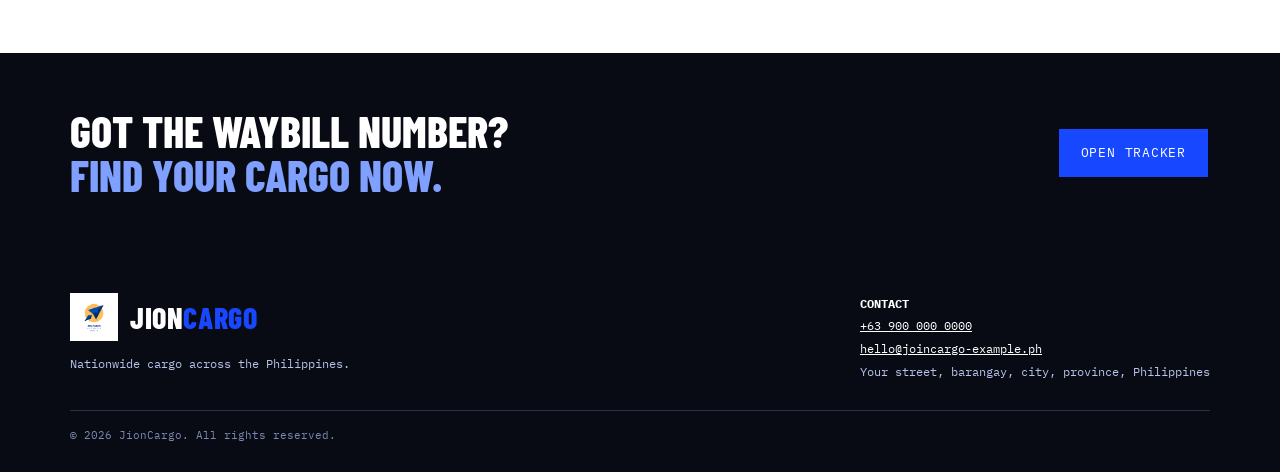
==== commit 6bce06de: "Update index.html" ====
--- a/index.html
+++ b/index.html
@@ -36,7 +36,7 @@
     <div class="wrap">
       <div>
         <span class="tag">Luzon · Visayas · Mindanao</span>
-        <h1>Every cargo.<br>Safety <em>always.</em></h1>
+        <h1>Every cargo.<br>Safe <em>always.</em></h1>
         <p>JionCargo moves parcels, pallets and full freight loads across the Philippines by road, sea and air, and you can see exactly where each one is, down to the hour.</p>
         <div class="cta">
           <a class="btn" href="track.html">Track a cargo</a>
@@ -48,7 +48,7 @@
         <h4>Waybill · sample</h4>
         <div class="big">Manila -> Cebu</div>
         <div class="row"><span>Departed</span><span>13 Oct · 18:00</span></div>
-        <div class="row"><span>Now at</span><span>Visayas Sea</span></div>
+        <div class="row"><span>Now at</span><span>Visaya's Sea</span></div>
         <div class="row"><span>Arrives</span><span>16 Oct · 14:00</span></div>
         <div class="barcode"></div>
       </div>
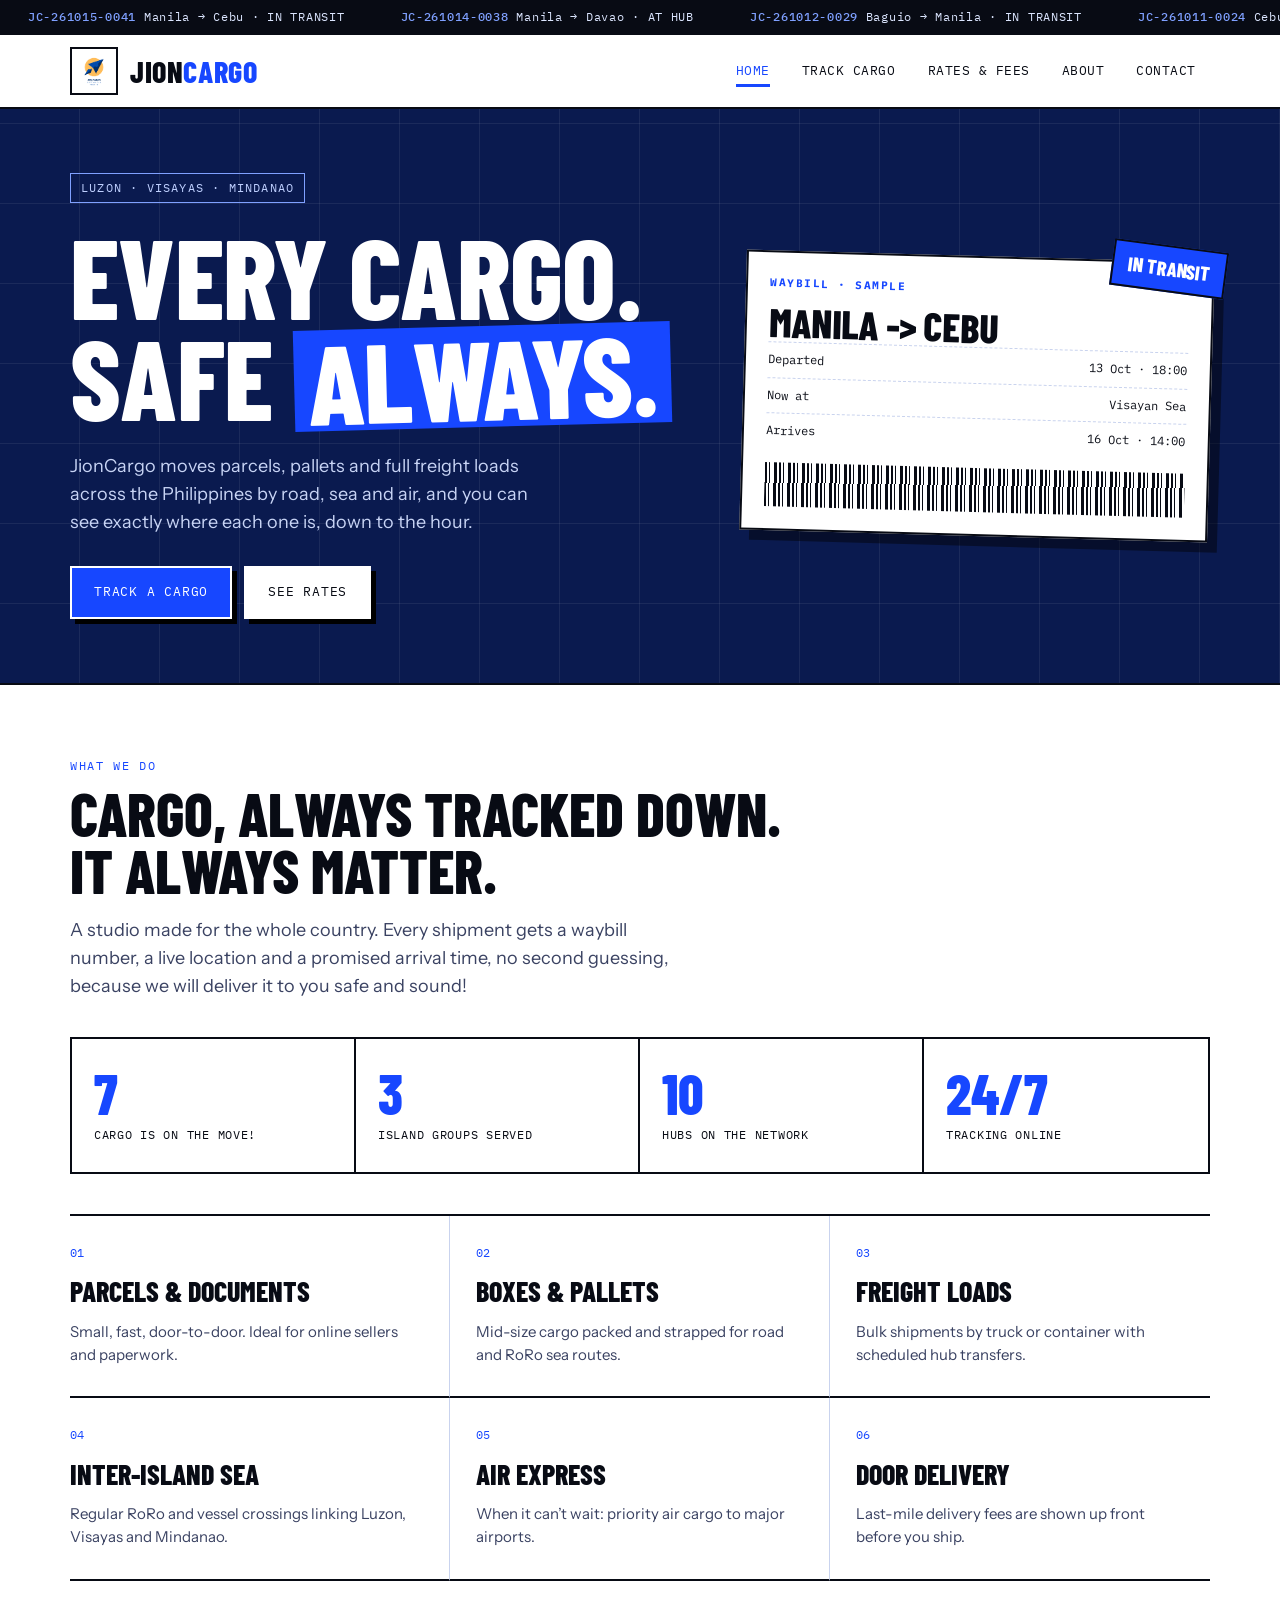
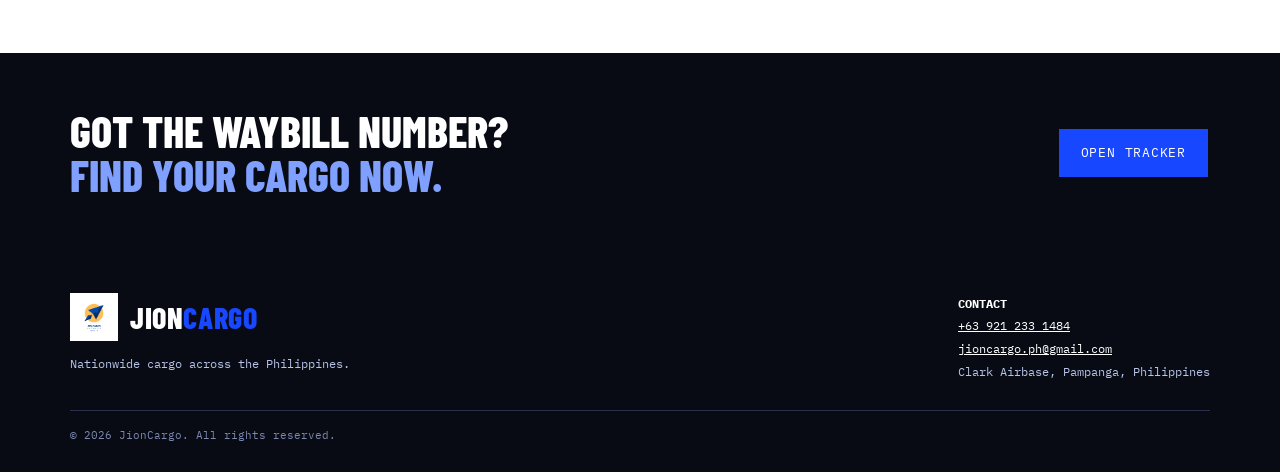
==== commit 64bb4a1d: "Update index.html" ====
--- a/index.html
+++ b/index.html
@@ -48,7 +48,7 @@
         <h4>Waybill · sample</h4>
         <div class="big">Manila -> Cebu</div>
         <div class="row"><span>Departed</span><span>13 Oct · 18:00</span></div>
-        <div class="row"><span>Now at</span><span>Visaya's Sea</span></div>
+        <div class="row"><span>Now at</span><span>Visayan Sea</span></div>
         <div class="row"><span>Arrives</span><span>16 Oct · 14:00</span></div>
         <div class="barcode"></div>
       </div>
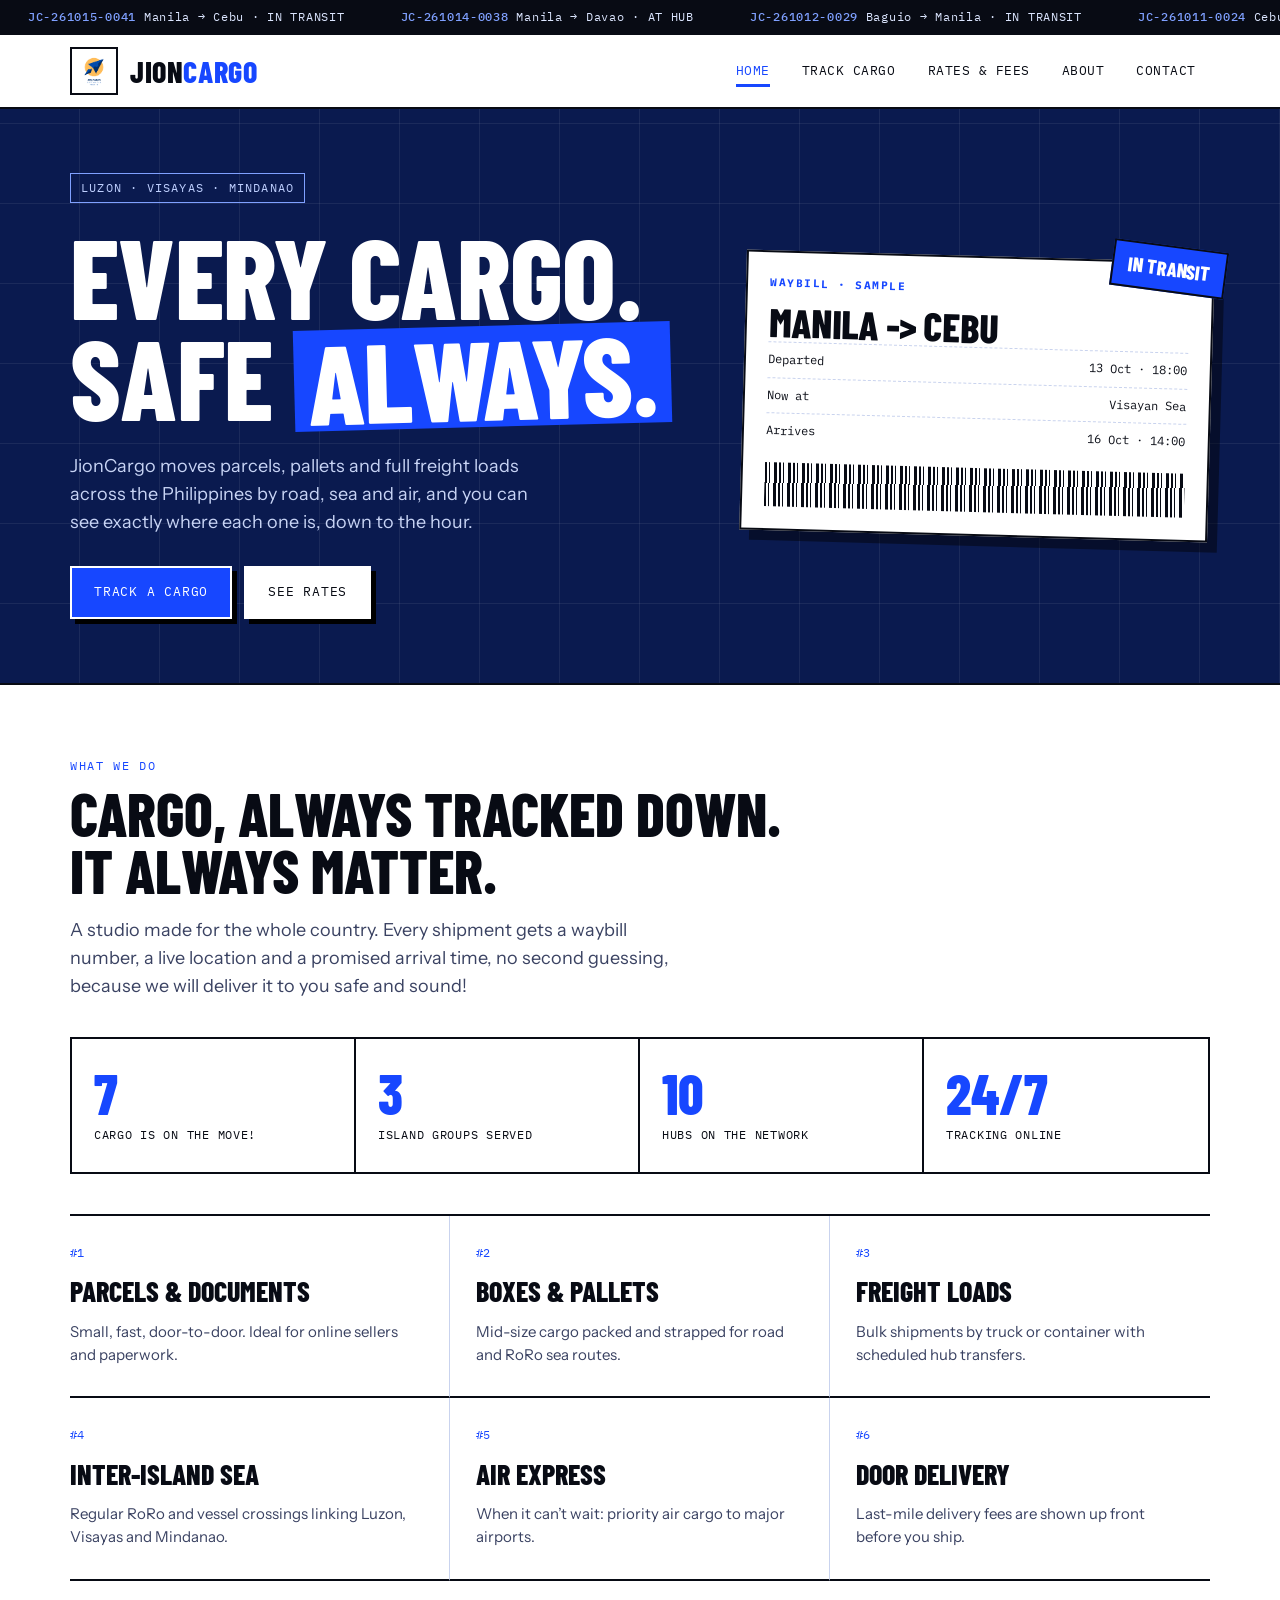
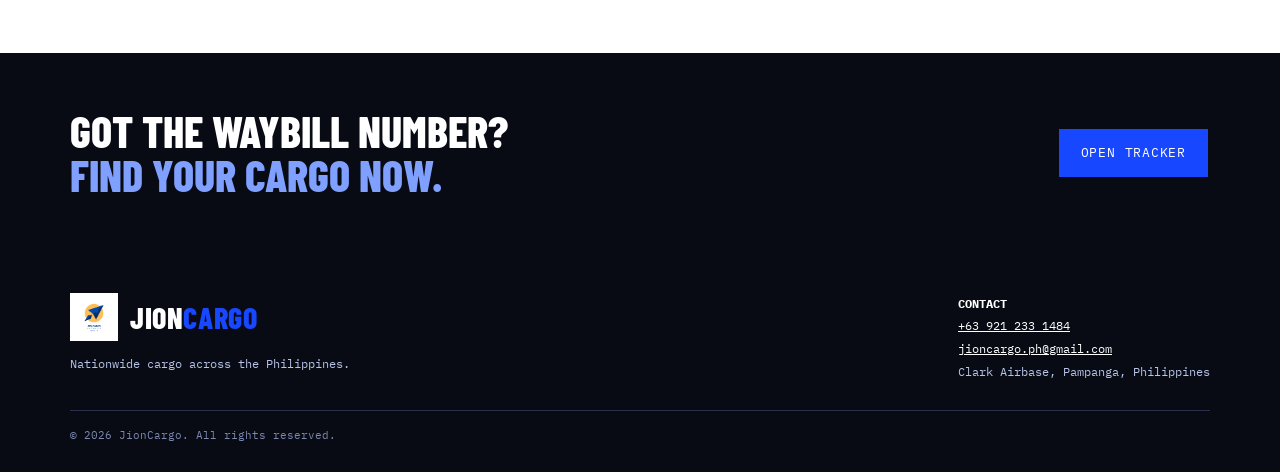
==== commit 6b991943: "Update index.html" ====
--- a/index.html
+++ b/index.html
@@ -69,12 +69,12 @@
       </div>
 
       <div class="services">
-        <div class="svc"><div class="no">01</div><h3>Parcels &amp; documents</h3><p>Small, fast, door-to-door. Ideal for online sellers and paperwork.</p></div>
-        <div class="svc"><div class="no">02</div><h3>Boxes &amp; pallets</h3><p>Mid-size cargo packed and strapped for road and RoRo sea routes.</p></div>
-        <div class="svc"><div class="no">03</div><h3>Freight loads</h3><p>Bulk shipments by truck or container with scheduled hub transfers.</p></div>
-        <div class="svc"><div class="no">04</div><h3>Inter-island sea</h3><p>Regular RoRo and vessel crossings linking Luzon, Visayas and Mindanao.</p></div>
-        <div class="svc"><div class="no">05</div><h3>Air express</h3><p>When it can’t wait: priority air cargo to major airports.</p></div>
-        <div class="svc"><div class="no">06</div><h3>Door delivery</h3><p>Last-mile delivery fees are shown up front before you ship.</p></div>
+        <div class="svc"><div class="no">#1</div><h3>Parcels &amp; documents</h3><p>Small, fast, door-to-door. Ideal for online sellers and paperwork.</p></div>
+        <div class="svc"><div class="no">#2</div><h3>Boxes &amp; pallets</h3><p>Mid-size cargo packed and strapped for road and RoRo sea routes.</p></div>
+        <div class="svc"><div class="no">#3</div><h3>Freight loads</h3><p>Bulk shipments by truck or container with scheduled hub transfers.</p></div>
+        <div class="svc"><div class="no">#4</div><h3>Inter-island sea</h3><p>Regular RoRo and vessel crossings linking Luzon, Visayas and Mindanao.</p></div>
+        <div class="svc"><div class="no">#5</div><h3>Air express</h3><p>When it can’t wait: priority air cargo to major airports.</p></div>
+        <div class="svc"><div class="no">#6</div><h3>Door delivery</h3><p>Last-mile delivery fees are shown up front before you ship.</p></div>
       </div>
     </div>
   </section>
@@ -100,9 +100,9 @@
     </div>
     <div>
       <p><b style="color:#fff">CONTACT</b><br>
-      <span data-fill="phone"></span><br>
-      <span data-fill="email"></span><br>
-      <span data-fill="address"></span></p>
+      <span><a href="tel:+639212331484">+63 921 233 1484</a></span><br>
+      <span><a href="mailto:jioncargo.ph@gmail.com">jioncargo.ph@gmail.com</a></span><br>
+      <span>Clark Airbase, Pampanga, Philippines</span></p>
     </div>
   </div>
   <div class="wrap"><div class="copy" style="width:100%">© <span id="yr"></span> JionCargo. All rights reserved.</div></div>
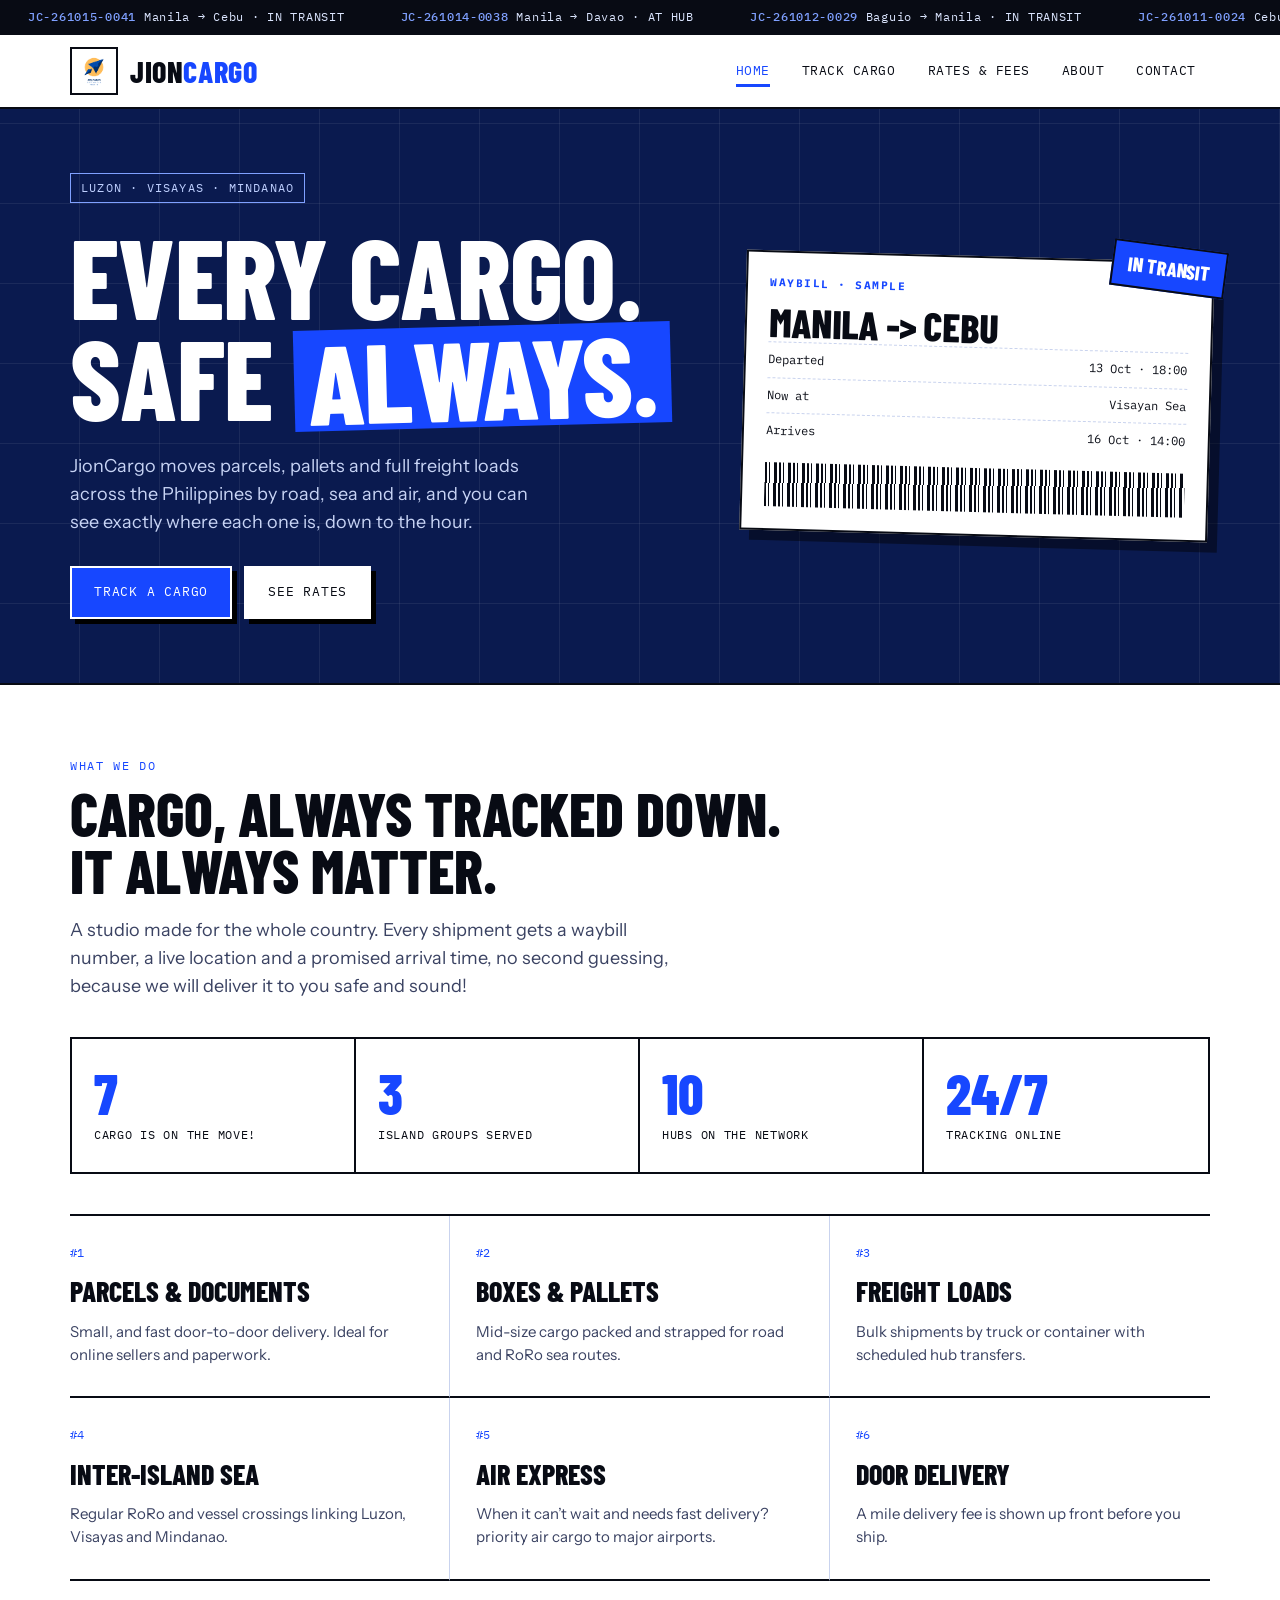
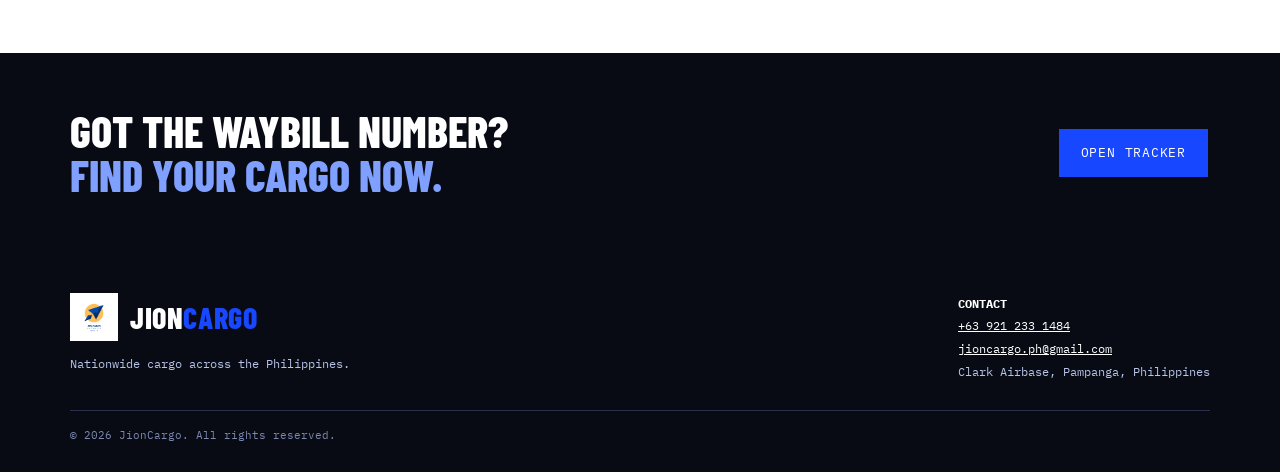
==== commit 55adada4: "Update index.html" ====
--- a/index.html
+++ b/index.html
@@ -69,12 +69,12 @@
       </div>
 
       <div class="services">
-        <div class="svc"><div class="no">#1</div><h3>Parcels &amp; documents</h3><p>Small, fast, door-to-door. Ideal for online sellers and paperwork.</p></div>
+        <div class="svc"><div class="no">#1</div><h3>Parcels &amp; documents</h3><p>Small, and fast door-to-door delivery. Ideal for online sellers and paperwork.</p></div>
         <div class="svc"><div class="no">#2</div><h3>Boxes &amp; pallets</h3><p>Mid-size cargo packed and strapped for road and RoRo sea routes.</p></div>
         <div class="svc"><div class="no">#3</div><h3>Freight loads</h3><p>Bulk shipments by truck or container with scheduled hub transfers.</p></div>
         <div class="svc"><div class="no">#4</div><h3>Inter-island sea</h3><p>Regular RoRo and vessel crossings linking Luzon, Visayas and Mindanao.</p></div>
-        <div class="svc"><div class="no">#5</div><h3>Air express</h3><p>When it can’t wait: priority air cargo to major airports.</p></div>
-        <div class="svc"><div class="no">#6</div><h3>Door delivery</h3><p>Last-mile delivery fees are shown up front before you ship.</p></div>
+        <div class="svc"><div class="no">#5</div><h3>Air express</h3><p>When it can’t wait and needs fast delivery? priority air cargo to major airports.</p></div>
+        <div class="svc"><div class="no">#6</div><h3>Door delivery</h3><p>A mile delivery fee is shown up front before you ship.</p></div>
       </div>
     </div>
   </section>
